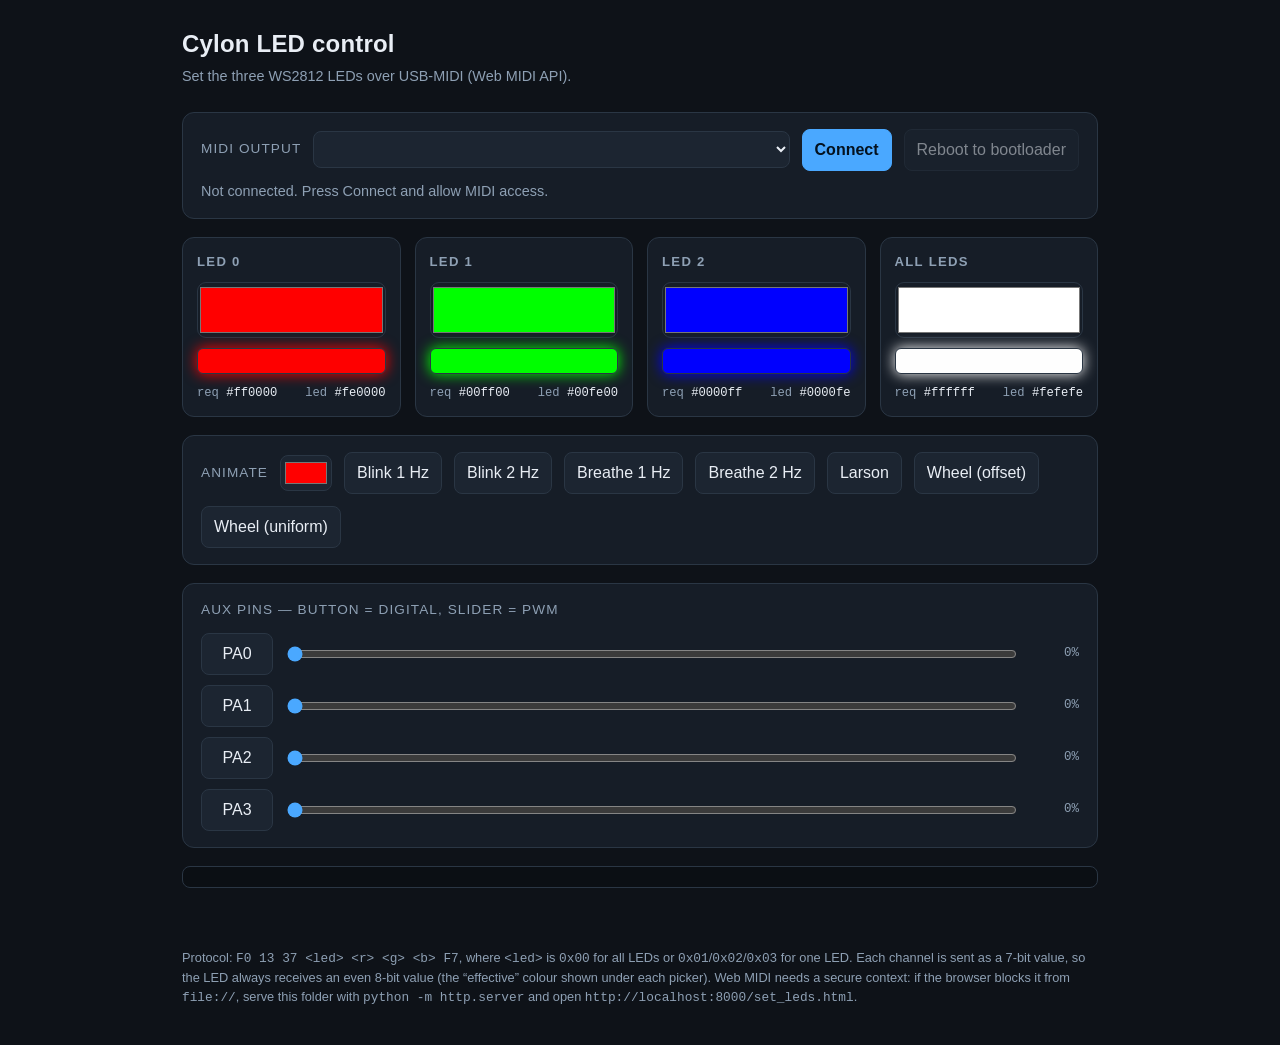
==== tools/set_leds.html @ 30bb9b8c "Add tools" ====
<!DOCTYPE html>
<html lang="en">
<head>
<meta charset="utf-8">
<meta name="viewport" content="width=device-width, initial-scale=1">
<title>Cylon — LED control</title>
<style>
  :root{
    --bg:#0e1218; --panel:#161d27; --panel2:#1c2531; --line:#2a3644;
    --ink:#e9eef5; --muted:#8ea0b4; --accent:#4aa8ff; --ok:#3ddc97; --err:#ff6b6b;
  }
  *{box-sizing:border-box}
  body{
    margin:0; background:var(--bg); color:var(--ink); min-height:100vh;
    font-family:"Segoe UI",Roboto,Helvetica,Arial,sans-serif; line-height:1.5;
  }
  header{padding:26px 22px 6px;max-width:960px;margin:0 auto}
  header h1{margin:0 0 4px;font-size:1.5rem;letter-spacing:.2px}
  header p{margin:0;color:var(--muted);font-size:.9rem}
  main{max-width:960px;margin:0 auto;padding:18px 22px 60px}
  .panel{
    background:var(--panel);border:1px solid var(--line);border-radius:12px;
    padding:16px 18px;margin:0 0 18px;
  }
  .row{display:flex;gap:12px;align-items:center;flex-wrap:wrap}
  .row > label{color:var(--muted);font-size:.85rem;text-transform:uppercase;letter-spacing:.08em}
  select,button{
    font:inherit;color:var(--ink);background:var(--panel2);
    border:1px solid var(--line);border-radius:8px;padding:8px 12px;
  }
  select{min-width:230px;flex:1}
  button[aria-pressed=true]{background:var(--accent);border-color:var(--accent);color:#04121f;font-weight:600}
  .row input[type=color]{
    width:52px;height:36px;padding:2px;background:var(--panel2);
    border:1px solid var(--line);border-radius:8px;cursor:pointer;
  }
  button{cursor:pointer;transition:border-color .15s,background .15s}
  button:hover{border-color:var(--accent)}
  button:disabled{opacity:.5;cursor:default}
  button.primary{background:var(--accent);border-color:var(--accent);color:#04121f;font-weight:600}
  #status{margin-top:10px;font-size:.9rem;color:var(--muted)}
  #status.ok{color:var(--ok)} #status.err{color:var(--err)}
  .leds{display:grid;grid-template-columns:repeat(4,1fr);gap:14px;margin:0 0 18px}
  @media(max-width:820px){.leds{grid-template-columns:repeat(2,1fr)}}
  @media(max-width:460px){.leds{grid-template-columns:1fr}}
  .pins{display:flex;flex-direction:column;gap:10px;margin-top:12px}
  .pin{display:grid;grid-template-columns:72px 1fr 52px;gap:12px;align-items:center}
  .pin input[type=range]{width:100%;accent-color:var(--accent)}
  .pin-val{font-family:Consolas,monospace;font-size:.78rem;color:var(--muted);text-align:right}
  .card{
    background:var(--panel);border:1px solid var(--line);border-radius:12px;
    padding:14px;display:flex;flex-direction:column;gap:10px;
  }
  .card h2{margin:0;font-size:.82rem;letter-spacing:.1em;text-transform:uppercase;color:var(--muted)}
  .card input[type=color]{
    width:100%;height:56px;border:1px solid var(--line);border-radius:9px;
    background:transparent;padding:0;cursor:pointer;
  }
  .swatch{height:26px;border-radius:6px;border:1px solid var(--line)}
  .meta{font-family:Consolas,monospace;font-size:.76rem;color:var(--muted);
        display:flex;justify-content:space-between;gap:6px}
  .meta b{color:var(--ink);font-weight:500}
  #log{
    margin-top:12px;font-family:Consolas,monospace;font-size:.75rem;color:var(--muted);
    background:#0b0f14;border:1px solid var(--line);border-radius:8px;
    padding:10px 12px;max-height:150px;overflow:auto;white-space:pre-wrap;
  }
  footer{max-width:960px;margin:0 auto;padding:0 22px 40px;color:var(--muted);font-size:.8rem}
  a{color:var(--accent)}
</style>
</head>
<body>

<header>
  <h1>Cylon LED control</h1>
  <p>Set the three WS2812 LEDs over USB-MIDI (Web MIDI API).</p>
</header>

<main>
  <section class="panel">
    <div class="row">
      <label for="port">MIDI output</label>
      <select id="port"></select>
      <button id="connect" class="primary">Connect</button>
      <button id="boot" disabled>Reboot to bootloader</button>
    </div>
    <div id="status">Not connected.</div>
  </section>

  <section class="leds" id="leds"></section>

  <section class="panel">
    <div class="row">
      <label for="anim-color">Animate</label>
      <input type="color" id="anim-color" value="#ff0000" aria-label="Animation colour">
      <button data-anim="0x04">Blink 1 Hz</button>
      <button data-anim="0x05">Blink 2 Hz</button>
      <button data-anim="0x06">Breathe 1 Hz</button>
      <button data-anim="0x07">Breathe 2 Hz</button>
      <button data-anim="0x08">Larson</button>
      <button data-anim="0x09">Wheel (offset)</button>
      <button data-anim="0x0a">Wheel (uniform)</button>
    </div>
  </section>

  <section class="panel">
    <div class="row"><label>Aux pins — button = digital, slider = PWM</label></div>
    <div id="pins" class="pins"></div>
  </section>

  <div id="log"></div>
</main>

<footer>
  Protocol: <code>F0 13 37 &lt;led&gt; &lt;r&gt; &lt;g&gt; &lt;b&gt; F7</code>,
  where <code>&lt;led&gt;</code> is <code>0x00</code> for all LEDs or
  <code>0x01</code>/<code>0x02</code>/<code>0x03</code> for one LED.
  Each channel is sent as a 7-bit value, so the LED always receives an even 8-bit
  value (the “effective” colour shown under each picker).
  Web MIDI needs a secure context: if the browser blocks it from <code>file://</code>,
  serve this folder with <code>python -m http.server</code> and open
  <code>http://localhost:8000/set_leds.html</code>.
</footer>

<script>
/* ------------------------------------------------------------------ *
 * CylonMidi — small, reusable Web MIDI client for the Cylon protocol.
 *
 *   const cylon = new CylonMidi();
 *   await cylon.connect();            // needs a user gesture
 *   cylon.use(cylon.pick('cylon'));  // choose an output
 *   cylon.setLed(0, 255, 0, 0);      // LED 0 red
 *   cylon.setAll(0, 0, 255);         // all LEDs blue
 *   cylon.rebootToBootloader();
 *
 * The class is also exported on window.CylonMidi.
 * ------------------------------------------------------------------ */
class CylonMidi {
  static MANUFACTURER_ID = [0x13, 0x37];
  static ADDRESS_ALL = 0x00;                // broadcast to every LED
  static LED_ADDRESS = [0x01, 0x02, 0x03];  // LED 0 / 1 / 2
  static CMD_ENTER_BOOTLOADER = [0x7f, 0x01, 0x00, 0x00];
  static ANIM = {
    BLINK_1HZ: 0x04,
    BLINK_2HZ: 0x05,
    BREATHE_1HZ: 0x06,
    BREATHE_2HZ: 0x07,
    LARSON: 0x08,
    WHEEL_OFFSET: 0x09,
    WHEEL_UNIFORM: 0x0a,
  };
  static PIN_ADDRESS = [0x10, 0x11, 0x12, 0x13]; // PA0..PA3
  static PIN_PUSH_PULL = 0x00;
  static PIN_PWM = 0x01;
  static SYSEX_START = 0xF0;
  static SYSEX_END = 0xF7;

  constructor() {
    this.access = null;
    this.output = null;
  }

  /** 8-bit value -> 7-bit MIDI data byte (the firmware shifts it back up). */
  static scale7(value) {
    return (value & 0xFF) >> 1;
  }

  /** Ask the browser for MIDI access. Call from a click/tap handler. */
  async connect() {
    if (!navigator.requestMIDIAccess) {
      throw new Error(
        "Web MIDI is not available in this browser (use Chrome, Edge or Opera)."
      );
    }
    this.access = await navigator.requestMIDIAccess({ sysex: true });
    return this.outputs();
  }

  /** All MIDI output devices the browser can see. */
  outputs() {
    return this.access ? Array.from(this.access.outputs.values()) : [];
  }

  /** Pick an output by name substring (default "cylon"), else the first one. */
  pick(hint = "cylon") {
    const outs = this.outputs();
    if (!outs.length) return null;
    const needle = hint.toLowerCase();
    return outs.find((o) => o.name.toLowerCase().includes(needle)) || outs[0];
  }

  /** Select the output to send to. Pass null to disconnect. */
  use(output) {
    this.output = output || null;
    return this.output;
  }

  get connected() {
    return !!this.output;
  }

  /** Set one LED (index 0..2) from 8-bit RGB components. */
  setLed(index, r, g, b) {
    if (index < 0 || index >= CylonMidi.LED_ADDRESS.length) {
      throw new Error(`Invalid LED index: ${index}`);
    }
    this.send([
      CylonMidi.LED_ADDRESS[index],
      CylonMidi.scale7(r),
      CylonMidi.scale7(g),
      CylonMidi.scale7(b),
    ]);
  }

  /** Set all three LEDs to the same 8-bit RGB colour (one broadcast message). */
  setAll(r, g, b) {
    this.send([
      CylonMidi.ADDRESS_ALL,
      CylonMidi.scale7(r),
      CylonMidi.scale7(g),
      CylonMidi.scale7(b),
    ]);
  }

  /** Start an animation (address 0x04..0x0A) with a base colour. */
  animate(address, r, g, b) {
    this.send([
      address,
      CylonMidi.scale7(r),
      CylonMidi.scale7(g),
      CylonMidi.scale7(b),
    ]);
  }

  /** Drive an auxiliary pin (index 0..3 = PA0..PA3) high or low. */
  setPin(index, high) {
    if (index < 0 || index >= CylonMidi.PIN_ADDRESS.length) {
      throw new Error(`Invalid pin index: ${index}`);
    }
    this.send([
      CylonMidi.PIN_ADDRESS[index],
      CylonMidi.PIN_PUSH_PULL,
      high ? 0x01 : 0x00,
      0x00,
    ]);
  }

  /** Set an auxiliary pin's PWM duty; level is 0..127 (0..100%). */
  setPinPwm(index, level) {
    if (index < 0 || index >= CylonMidi.PIN_ADDRESS.length) {
      throw new Error(`Invalid pin index: ${index}`);
    }
    const duty = Math.max(0, Math.min(0x7f, Math.round(level)));
    this.send([CylonMidi.PIN_ADDRESS[index], CylonMidi.PIN_PWM, duty, 0x00]);
  }

  /** Reboot the board into the WCH ROM USB bootloader (for reflashing). */
  rebootToBootloader() {
    this.send(CylonMidi.CMD_ENTER_BOOTLOADER);
  }

  /** Wrap a payload in the F0 … F7 SysEx frame and send it. */
  send(payload) {
    if (!this.output) throw new Error("No MIDI output selected.");
    const message = Uint8Array.from([
      CylonMidi.SYSEX_START,
      ...CylonMidi.MANUFACTURER_ID,
      ...payload,
      CylonMidi.SYSEX_END,
    ]);
    this.output.send(message);
    return message;
  }
}

/* ----------------------------- UI ------------------------------- */

const cylon = new CylonMidi();
window.CylonMidi = CylonMidi;
window.cylon = cylon;

const $ = (id) => document.getElementById(id);
const els = { port: $("port"), connect: $("connect"), boot: $("boot"), status: $("status"), leds: $("leds"), log: $("log") };

const hexToRgb = (hex) => {
  const n = parseInt(hex.slice(1), 16);
  return [(n >> 16) & 0xff, (n >> 8) & 0xff, n & 0xff];
};
const rgbToHex = (r, g, b) =>
  "#" + [r, g, b].map((v) => v.toString(16).padStart(2, "0")).join("");

function setStatus(text, kind = "") {
  els.status.textContent = text;
  els.status.className = kind;
}

function log(message) {
  const time = new Date().toLocaleTimeString();
  els.log.textContent += `[${time}] ${message}\n`;
  els.log.scrollTop = els.log.scrollHeight;
}

/* Run `fn` immediately, then at most once per `ms` — but always run once more
 * at the end, so the final value of a drag is never dropped. `fn` reads the
 * current input value when it runs, so a trailing call sends the last value. */
function throttle(fn, ms) {
  let last = 0;
  let timer = null;
  return () => {
    const wait = ms - (Date.now() - last);
    if (wait <= 0) {
      if (timer) {
        clearTimeout(timer);
        timer = null;
      }
      last = Date.now();
      fn();
    } else if (!timer) {
      timer = setTimeout(() => {
        timer = null;
        last = Date.now();
        fn();
      }, wait);
    }
  };
}

/* Colours used to pre-fill the pickers (matches the firmware's boot colours). */
const DEFAULTS = ["#ff0000", "#00ff00", "#0000ff"];

function buildCards() {
  const cards = [
    ...CylonMidi.LED_ADDRESS.map((_, i) => ({
      title: `LED ${i}`,
      value: DEFAULTS[i],
      apply: (r, g, b) => cylon.setLed(i, r, g, b),
    })),
    {
      title: "All LEDs",
      value: "#ffffff",
      apply: (r, g, b) => cylon.setAll(r, g, b),
    },
  ];

  cards.forEach(({ title, value, apply }) => {
    const card = document.createElement("div");
    card.className = "card";
    card.innerHTML = `
      <h2>${title}</h2>
      <input type="color" value="${value}" aria-label="${title} colour">
      <div class="swatch"></div>
      <div class="meta">
        <span>req <b class="req"></b></span>
        <span>led <b class="eff"></b></span>
      </div>`;

    const picker = card.querySelector("input");
    const swatch = card.querySelector(".swatch");
    const req = card.querySelector(".req");
    const eff = card.querySelector(".eff");

    const render = (send) => {
      const [r, g, b] = hexToRgb(picker.value);
      // The firmware can only reach even 8-bit values (7-bit transport).
      const led = [r & 0xfe, g & 0xfe, b & 0xfe];
      req.textContent = picker.value;
      eff.textContent = rgbToHex(...led);
      swatch.style.background = rgbToHex(...led);
      swatch.style.boxShadow = `0 0 14px ${rgbToHex(...led)}`;
      if (send) {
        try {
          apply(...led);
        } catch (err) {
          log(`send failed: ${err.message}`);
        }
      }
    };

    const sendThrottled = throttle(() => render(true), 40);
    picker.addEventListener("input", () => {
      render(false);
      sendThrottled();
    });
    picker.addEventListener("change", () => render(true));

    render(false);
    els.leds.appendChild(card);
  });
}

function refreshPorts() {
  const outs = cylon.outputs();
  const current = els.port.value;
  els.port.innerHTML = "";

  if (!outs.length) {
    els.port.innerHTML = `<option value="">No MIDI outputs</option>`;
    return;
  }
  outs.forEach((o, i) => {
    const option = document.createElement("option");
    option.value = String(i);
    option.textContent = `${o.name}${o.manufacturer ? " — " + o.manufacturer : ""}`;
    els.port.appendChild(option);
  });

  const preferred = cylon.pick("cylon");
  const index = preferred ? outs.indexOf(preferred) : 0;
  els.port.value = String(index >= 0 ? index : 0);
  cylon.use(outs[Number(els.port.value)]);

  if (current !== els.port.value) log(`selected "${cylon.output.name}"`);
}

els.connect.addEventListener("click", async () => {
  els.connect.disabled = true;
  setStatus("Requesting MIDI access…");
  try {
    await cylon.connect();
    cylon.access.addEventListener("statechange", refreshPorts);
    refreshPorts();
    setStatus(`Connected — ${cylon.output ? cylon.output.name : "no output"}`, "ok");
    els.boot.disabled = !cylon.connected;
    log("MIDI access granted");
  } catch (err) {
    setStatus(err.message, "err");
    log(`error: ${err.message}`);
  } finally {
    els.connect.disabled = false;
  }
});

els.port.addEventListener("change", () => {
  cylon.use(cylon.outputs()[Number(els.port.value)] || null);
  els.boot.disabled = !cylon.connected;
  if (cylon.connected) log(`selected "${cylon.output.name}"`);
});

els.boot.addEventListener("click", () => {
  try {
    cylon.rebootToBootloader();
    setStatus("Sent bootloader command — the device will re-enumerate.", "ok");
    log("sent reboot-to-bootloader");
  } catch (err) {
    setStatus(err.message, "err");
  }
});

buildCards();

function buildPins() {
  const names = ["PA0", "PA1", "PA2", "PA3"];
  const host = $("pins");

  names.forEach((name, index) => {
    const row = document.createElement("div");
    row.className = "pin";
    row.innerHTML = `
      <button data-pin="${index}" aria-pressed="false">${name}</button>
      <input type="range" min="0" max="127" value="0" data-pin-pwm="${index}" aria-label="${name} PWM">
      <span class="pin-val">0%</span>`;

    const button = row.querySelector("[data-pin]");
    const slider = row.querySelector("[data-pin-pwm]");
    const value = row.querySelector(".pin-val");

    button.addEventListener("click", () => {
      const on = button.getAttribute("aria-pressed") !== "true";
      try {
        cylon.setPin(index, on);
        button.setAttribute("aria-pressed", String(on));
        log(`${name} ${on ? "high" : "low"}`);
      } catch (err) {
        setStatus(err.message, "err");
      }
    });

    const sendPwm = throttle(() => {
      const level = Number(slider.value);
      try {
        cylon.setPinPwm(index, level);
        log(`${name} PWM ${Math.round((level / 127) * 100)}%`);
      } catch (err) {
        setStatus(err.message, "err");
      }
    }, 40);

    slider.addEventListener("input", () => {
      value.textContent = `${Math.round((Number(slider.value) / 127) * 100)}%`;
      sendPwm();
    });

    host.appendChild(row);
  });
}

buildPins();

const animColor = $("anim-color");
document.querySelectorAll("[data-anim]").forEach((btn) => {
  btn.addEventListener("click", () => {
    const [r, g, b] = hexToRgb(animColor.value);
    try {
      cylon.animate(parseInt(btn.dataset.anim, 16), r, g, b);
      log(`animation: ${btn.textContent.trim()}`);
    } catch (err) {
      setStatus(err.message, "err");
    }
  });
});

setStatus(
  navigator.requestMIDIAccess
    ? "Not connected. Press Connect and allow MIDI access."
    : "Web MIDI unavailable — use Chrome, Edge or Opera.",
  navigator.requestMIDIAccess ? "" : "err"
);
</script>
</body>
</html>
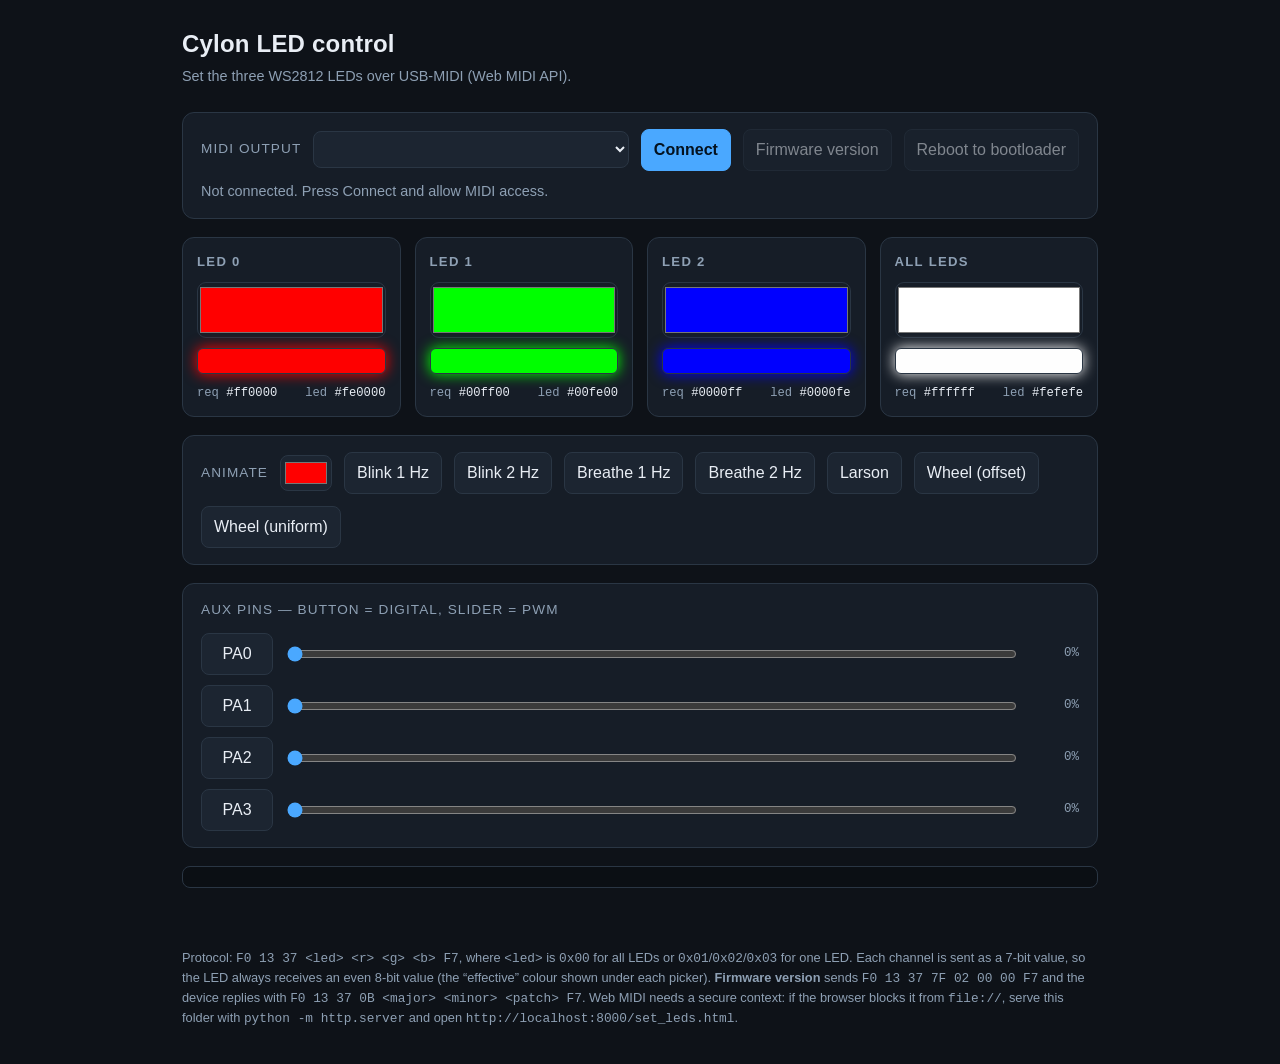
==== commit 25d11df7: "Add version report command" ====
--- a/tools/set_leds.html
+++ b/tools/set_leds.html
@@ -82,6 +82,7 @@
       <label for="port">MIDI output</label>
       <select id="port"></select>
       <button id="connect" class="primary">Connect</button>
+      <button id="version" disabled>Firmware version</button>
       <button id="boot" disabled>Reboot to bootloader</button>
     </div>
     <div id="status">Not connected.</div>
@@ -117,6 +118,8 @@
   <code>0x01</code>/<code>0x02</code>/<code>0x03</code> for one LED.
   Each channel is sent as a 7-bit value, so the LED always receives an even 8-bit
   value (the “effective” colour shown under each picker).
+  <b>Firmware version</b> sends <code>F0 13 37 7F 02 00 00 F7</code> and the device
+  replies with <code>F0 13 37 0B &lt;major&gt; &lt;minor&gt; &lt;patch&gt; F7</code>.
   Web MIDI needs a secure context: if the browser blocks it from <code>file://</code>,
   serve this folder with <code>python -m http.server</code> and open
   <code>http://localhost:8000/set_leds.html</code>.
@@ -132,6 +135,7 @@
  *   cylon.setLed(0, 255, 0, 0);      // LED 0 red
  *   cylon.setAll(0, 0, 255);         // all LEDs blue
  *   cylon.rebootToBootloader();
+ *   cylon.requestVersion((v) => console.log(v)); // firmware version
  *
  * The class is also exported on window.CylonMidi.
  * ------------------------------------------------------------------ */
@@ -139,7 +143,9 @@
   static MANUFACTURER_ID = [0x13, 0x37];
   static ADDRESS_ALL = 0x00;                // broadcast to every LED
   static LED_ADDRESS = [0x01, 0x02, 0x03];  // LED 0 / 1 / 2
+  static VERSION_ADDRESS = 0x0b;            // firmware version reply record
   static CMD_ENTER_BOOTLOADER = [0x7f, 0x01, 0x00, 0x00];
+  static CMD_GET_VERSION = [0x7f, 0x02, 0x00, 0x00];
   static ANIM = {
     BLINK_1HZ: 0x04,
     BLINK_2HZ: 0x05,
@@ -158,6 +164,8 @@
   constructor() {
     this.access = null;
     this.output = null;
+    this.input = null;
+    this._versionCallback = null;
   }
 
   /** 8-bit value -> 7-bit MIDI data byte (the firmware shifts it back up). */
@@ -193,6 +201,27 @@
   use(output) {
     this.output = output || null;
     return this.output;
+  }
+
+  /** All MIDI input devices the browser can see. */
+  inputs() {
+    return this.access ? Array.from(this.access.inputs.values()) : [];
+  }
+
+  /** Pick an input by name substring (default "cylon"), else the first one. */
+  pickInput(hint = "cylon") {
+    const ins = this.inputs();
+    if (!ins.length) return null;
+    const needle = hint.toLowerCase();
+    return ins.find((i) => i.name.toLowerCase().includes(needle)) || ins[0];
+  }
+
+  /** Select the input used to receive device replies. Pass null to detach. */
+  useInput(input) {
+    if (this.input) this.input.onmidimessage = null;
+    this.input = input || null;
+    if (this.input) this.input.onmidimessage = (event) => this._handleMessage(event);
+    return this.input;
   }
 
   get connected() {
@@ -257,6 +286,28 @@
   /** Reboot the board into the WCH ROM USB bootloader (for reflashing). */
   rebootToBootloader() {
     this.send(CylonMidi.CMD_ENTER_BOOTLOADER);
+  }
+
+  /** Ask for the firmware version; `callback([major, minor, patch])` runs on reply. */
+  requestVersion(callback) {
+    this._versionCallback = callback || null;
+    this.send(CylonMidi.CMD_GET_VERSION);
+  }
+
+  /** Handle a device -> host message; recognises the version reply record. */
+  _handleMessage(event) {
+    const data = Array.from(event.data);
+    for (let i = 0; i + 5 < data.length; i++) {
+      if (
+        data[i] === CylonMidi.MANUFACTURER_ID[0] &&
+        data[i + 1] === CylonMidi.MANUFACTURER_ID[1] &&
+        data[i + 2] === CylonMidi.VERSION_ADDRESS
+      ) {
+        const version = data.slice(i + 3, i + 6);
+        if (this._versionCallback) this._versionCallback(version);
+        return;
+      }
+    }
   }
 
   /** Wrap a payload in the F0 … F7 SysEx frame and send it. */
@@ -280,7 +331,7 @@
 window.cylon = cylon;
 
 const $ = (id) => document.getElementById(id);
-const els = { port: $("port"), connect: $("connect"), boot: $("boot"), status: $("status"), leds: $("leds"), log: $("log") };
+const els = { port: $("port"), connect: $("connect"), boot: $("boot"), version: $("version"), status: $("status"), leds: $("leds"), log: $("log") };
 
 const hexToRgb = (hex) => {
   const n = parseInt(hex.slice(1), 16);
@@ -408,6 +459,7 @@
   const index = preferred ? outs.indexOf(preferred) : 0;
   els.port.value = String(index >= 0 ? index : 0);
   cylon.use(outs[Number(els.port.value)]);
+  cylon.useInput(cylon.pickInput("cylon"));
 
   if (current !== els.port.value) log(`selected "${cylon.output.name}"`);
 }
@@ -421,6 +473,7 @@
     refreshPorts();
     setStatus(`Connected — ${cylon.output ? cylon.output.name : "no output"}`, "ok");
     els.boot.disabled = !cylon.connected;
+    els.version.disabled = !cylon.connected;
     log("MIDI access granted");
   } catch (err) {
     setStatus(err.message, "err");
@@ -432,7 +485,9 @@
 
 els.port.addEventListener("change", () => {
   cylon.use(cylon.outputs()[Number(els.port.value)] || null);
+  cylon.useInput(cylon.pickInput("cylon"));
   els.boot.disabled = !cylon.connected;
+  els.version.disabled = !cylon.connected;
   if (cylon.connected) log(`selected "${cylon.output.name}"`);
 });
 
@@ -441,6 +496,19 @@
     cylon.rebootToBootloader();
     setStatus("Sent bootloader command — the device will re-enumerate.", "ok");
     log("sent reboot-to-bootloader");
+  } catch (err) {
+    setStatus(err.message, "err");
+  }
+});
+
+els.version.addEventListener("click", () => {
+  try {
+    cylon.requestVersion((version) => {
+      const text = `${version[0]}.${version[1]}.${version[2]}`;
+      setStatus(`Firmware version ${text}`, "ok");
+      log(`firmware version ${text}`);
+    });
+    log("requested firmware version");
   } catch (err) {
     setStatus(err.message, "err");
   }
